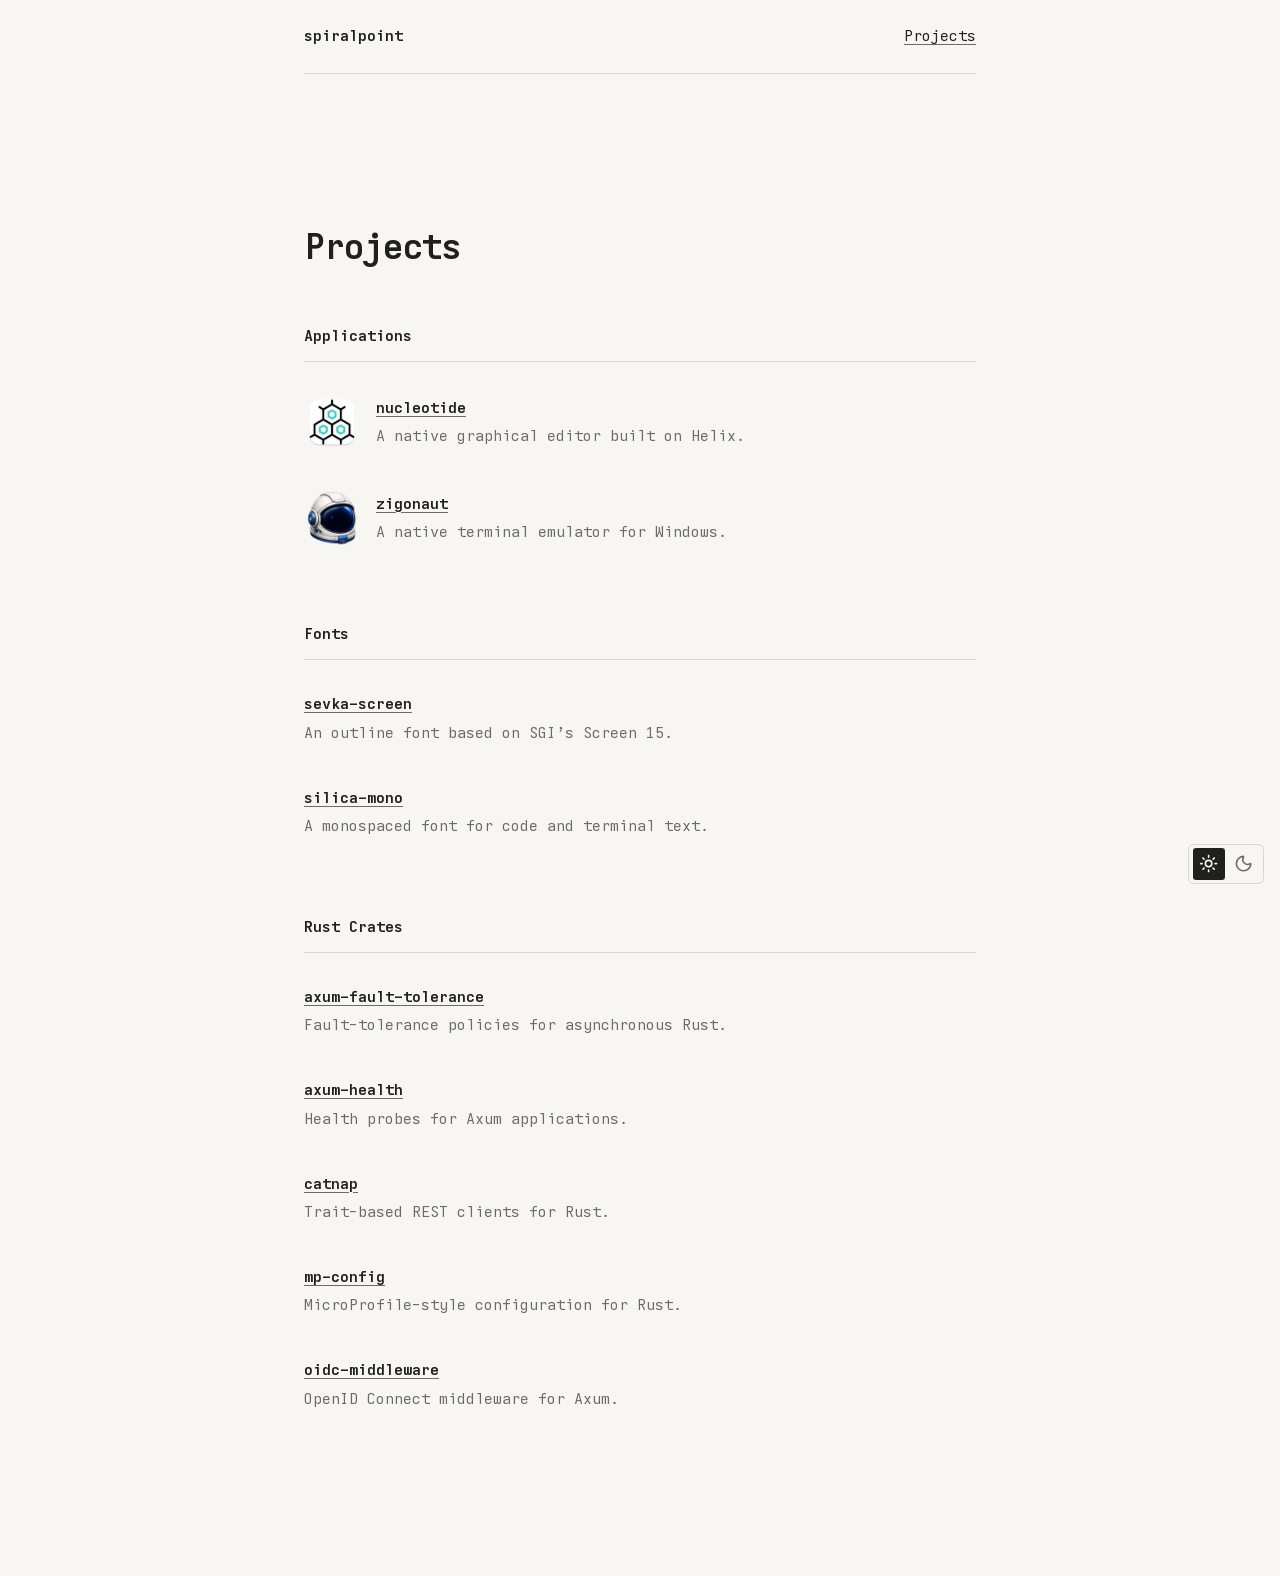
==== projects/index.html @ 7bfb4ba8 "Include shared assets in static deployment" ====
<!doctype html>
<html lang="en">
  <head>
    <meta charset="utf-8">
    <meta name="viewport" content="width=device-width, initial-scale=1">
    <meta name="description" content="Projects by Iain.">
    <title>Projects — spiralpoint</title>
    <script src="site-assets/theme.js"></script>
    <link rel="stylesheet" href="../styles.css">
  </head>
  <body>
    <header class="site-header">
      <a class="wordmark" href="../">spiralpoint</a>
      <nav aria-label="Primary navigation">
        <a href="./" aria-current="page">Projects</a>
      </nav>
    </header>

    <main class="projects-main">
      <section class="page-intro" aria-labelledby="page-title">
        <h1 id="page-title">Projects</h1>

        <section class="project-section" aria-labelledby="applications-title">
          <h2 id="applications-title">Applications</h2>
          <ul class="project-list">
            <li class="project-list-item-with-icon">
              <img class="project-list-icon" src="nucleotide/icon.png" width="256" height="256" alt="" loading="lazy" decoding="async">
              <div>
                <a href="nucleotide/">nucleotide</a>
                <p>A native graphical editor built on Helix.</p>
              </div>
            </li>
            <li class="project-list-item-with-icon">
              <img class="project-list-icon" src="zigonaut/icon.png" width="256" height="256" alt="" loading="lazy" decoding="async">
              <div>
                <a href="zigonaut/">zigonaut</a>
                <p>A native terminal emulator for Windows.</p>
              </div>
            </li>
          </ul>
        </section>

        <section class="project-section" aria-labelledby="fonts-title">
          <h2 id="fonts-title">Fonts</h2>
          <ul class="project-list">
            <li>
              <a href="sevka-screen/">sevka-screen</a>
              <p>An outline font based on SGI's Screen 15.</p>
            </li>
            <li>
              <a href="silica-mono/">silica-mono</a>
              <p>A monospaced font for code and terminal text.</p>
            </li>
          </ul>
        </section>

        <section class="project-section" aria-labelledby="rust-crates-title">
          <h2 id="rust-crates-title">Rust Crates</h2>
          <ul class="project-list">
            <li>
              <a href="axum-fault-tolerance/">axum-fault-tolerance</a>
              <p>Fault-tolerance policies for asynchronous Rust.</p>
            </li>
            <li>
              <a href="axum-health/">axum-health</a>
              <p>Health probes for Axum applications.</p>
            </li>
            <li>
              <a href="catnap/">catnap</a>
              <p>Trait-based REST clients for Rust.</p>
            </li>
            <li>
              <a href="mp-config/">mp-config</a>
              <p>MicroProfile-style configuration for Rust.</p>
            </li>
            <li>
              <a href="oidc-middleware/">oidc-middleware</a>
              <p>OpenID Connect middleware for Axum.</p>
            </li>
          </ul>
        </section>
      </section>
    </main>
  </body>
</html>
---- styles.css ----
@font-face {
  font-family: "Sevka Screen";
  src: url("projects/sevka-screen/fonts/SevkaScreen-Regular.woff2") format("woff2");
  font-weight: 400;
  font-style: normal;
  font-display: swap;
}

@font-face {
  font-family: "Sevka Screen";
  src: url("projects/sevka-screen/fonts/SevkaScreen-Bold.woff2") format("woff2");
  font-weight: 700;
  font-style: normal;
  font-display: swap;
}

:root {
  --ink: #20201e;
  --muted: #6c6a64;
  --paper: #f7f6f2;
  --line: #d8d6ce;
  color-scheme: light;
  font-family: "Sevka Screen", ui-monospace, SFMono-Regular, Menlo, Monaco, Consolas, "Liberation Mono", monospace;
  font-synthesis: none;
}

@media (prefers-color-scheme: dark) {
  :root:not([data-theme]) {
    --ink: #e8e7e2;
    --muted: #aaa8a1;
    --paper: #1b1b19;
    --line: #44433e;
    color-scheme: dark;
  }
}

:root[data-theme="dark"] {
  --ink: #e8e7e2;
  --muted: #aaa8a1;
  --paper: #1b1b19;
  --line: #44433e;
  color-scheme: dark;
}

* {
  box-sizing: border-box;
}

html {
  background: var(--paper);
  color: var(--ink);
}

body {
  min-height: 100vh;
  margin: 0;
  display: flex;
  flex-direction: column;
  font-size: 0.95rem;
  line-height: 1.65;
}

a {
  color: inherit;
  text-decoration-color: var(--muted);
  text-decoration-thickness: 1px;
  text-underline-offset: 0.22em;
}

a:hover {
  text-decoration-color: var(--ink);
}

a:focus-visible {
  outline: 2px solid currentColor;
  outline-offset: 4px;
}

.site-header,
main {
  width: min(100% - 2rem, 42rem);
  margin-inline: auto;
}

.site-header {
  padding-block: 1.5rem;
  display: flex;
  justify-content: space-between;
  gap: 2rem;
  border-bottom: 1px solid var(--line);
}

.site-header nav {
  display: flex;
  gap: 1.25rem;
}

.wordmark {
  font-weight: 700;
  text-decoration: none;
}

main {
  flex: 1;
}

.intro,
.projects-main {
  padding-block: clamp(5rem, 18vh, 9rem);
}

.intro {
  display: grid;
  grid-template-columns: 8rem minmax(0, 1fr);
  align-items: start;
  gap: 1.5rem;
}

.profile-image {
  width: 8rem;
  height: 8rem;
  border-radius: 50%;
  object-fit: cover;
}

h1 {
  margin: 0 0 1rem;
  font: inherit;
  font-size: clamp(1.6rem, 5vw, 2.2rem);
  font-weight: 700;
  letter-spacing: -0.04em;
}

.intro-copy > p,
.page-intro > p {
  margin: 0;
  color: var(--muted);
  font-size: 1.05rem;
}

.project-section {
  margin: 3rem 0 0;
}

.project-section + .project-section {
  margin-top: 3.5rem;
}

.project-section h2 {
  padding-bottom: 0.75rem;
  border-bottom: 1px solid var(--line);
}

.project-list {
  margin: 0.75rem 0 0;
  padding: 0;
  list-style: none;
}

.project-list li {
  padding-block: 1.25rem;
}

.project-list-item-with-icon {
  display: flex;
  align-items: center;
  gap: 1rem;
}

.project-list-icon {
  width: 3.5rem;
  height: 3.5rem;
  flex: 0 0 auto;
  object-fit: contain;
}

.project-list a {
  font-weight: 700;
}

.project-list p {
  margin: 0.2rem 0 0;
  color: var(--muted);
}

.links {
  margin: 3rem 0 0;
  padding: 0;
  display: flex;
  flex-wrap: wrap;
  gap: 0.5rem 1.5rem;
  list-style: none;
}

.project-main {
  padding-block: 4rem 7rem;
}

.back-link {
  display: inline-block;
  margin-bottom: 3rem;
  color: var(--muted);
  font-size: 0.85rem;
}

.project-main .summary {
  margin: 0;
  color: var(--muted);
  font-size: 1.05rem;
}

.project-heading {
  display: grid;
  grid-template-columns: 6rem minmax(0, 1fr);
  align-items: start;
  gap: 1.5rem;
}

.project-icon {
  width: 6rem;
  height: 6rem;
  object-fit: contain;
}

.project-main section {
  margin-top: 3.5rem;
}

h2 {
  margin: 0 0 0.75rem;
  font: inherit;
  font-weight: 700;
}

.project-main section p {
  margin: 0 0 1rem;
}

.project-links {
  margin: 1.25rem 0 0;
  padding: 0;
  display: flex;
  flex-wrap: wrap;
  gap: 1.5rem;
  list-style: none;
}

.theme-selector {
  position: fixed;
  right: 1rem;
  bottom: 1rem;
  z-index: 1;
  padding: 0.2rem;
  display: flex;
  gap: 0.2rem;
  border: 1px solid var(--line);
  border-radius: 0.35rem;
  background: var(--paper);
}

.theme-selector button {
  width: 2rem;
  height: 2rem;
  padding: 0.4rem;
  border: 0;
  border-radius: 0.2rem;
  display: grid;
  place-items: center;
  background: transparent;
  color: var(--muted);
  cursor: pointer;
}

.theme-selector svg {
  width: 100%;
  height: 100%;
  display: block;
}

.theme-selector button:hover {
  color: var(--ink);
}

.theme-selector button[aria-pressed="true"] {
  background: var(--ink);
  color: var(--paper);
}

.theme-selector button:focus-visible {
  outline: 2px solid var(--ink);
  outline-offset: 2px;
}

@media (max-width: 30rem) {
  .site-header {
    align-items: flex-start;
  }

  .site-header nav {
    flex-direction: column;
    gap: 0.25rem;
    text-align: right;
  }

  .project-heading {
    grid-template-columns: 4.5rem minmax(0, 1fr);
    gap: 1rem;
  }

  .project-icon {
    width: 4.5rem;
    height: 4.5rem;
  }

  .intro {
    grid-template-columns: 5rem minmax(0, 1fr);
    gap: 1rem;
  }

  .profile-image {
    width: 5rem;
    height: 5rem;
  }
}
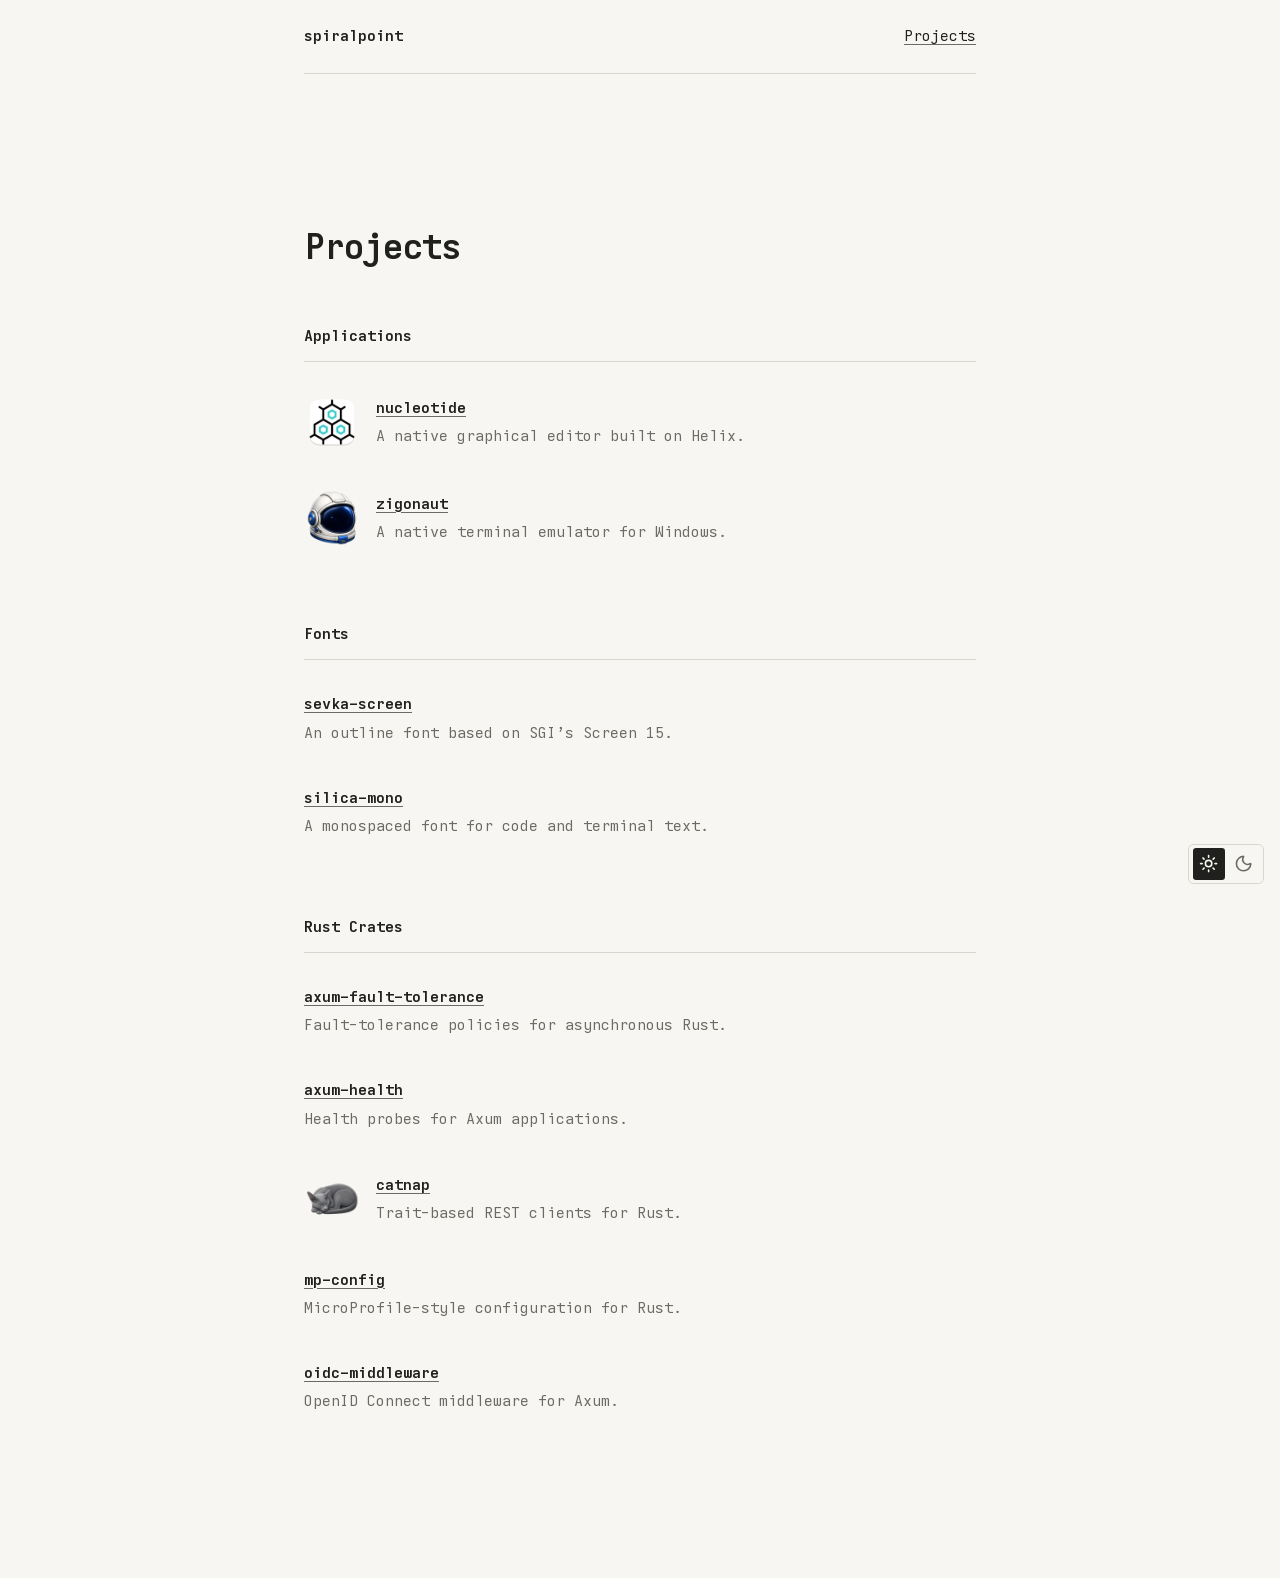
==== commit 9273eda7: "Add Catnap project icon" ====
--- a/projects/index.html
+++ b/projects/index.html
@@ -65,9 +65,12 @@
               <a href="axum-health/">axum-health</a>
               <p>Health probes for Axum applications.</p>
             </li>
-            <li>
-              <a href="catnap/">catnap</a>
-              <p>Trait-based REST clients for Rust.</p>
+            <li class="project-list-item-with-icon">
+              <img class="project-list-icon catnap-icon" src="catnap/icon.webp" width="512" height="512" alt="" loading="lazy" decoding="async">
+              <div>
+                <a href="catnap/">catnap</a>
+                <p>Trait-based REST clients for Rust.</p>
+              </div>
             </li>
             <li>
               <a href="mp-config/">mp-config</a>
--- a/styles.css
+++ b/styles.css
@@ -172,6 +172,10 @@
   height: 3.5rem;
   flex: 0 0 auto;
   object-fit: contain;
+}
+
+.catnap-icon {
+  border-radius: 0.6rem;
 }
 
 .project-list a {
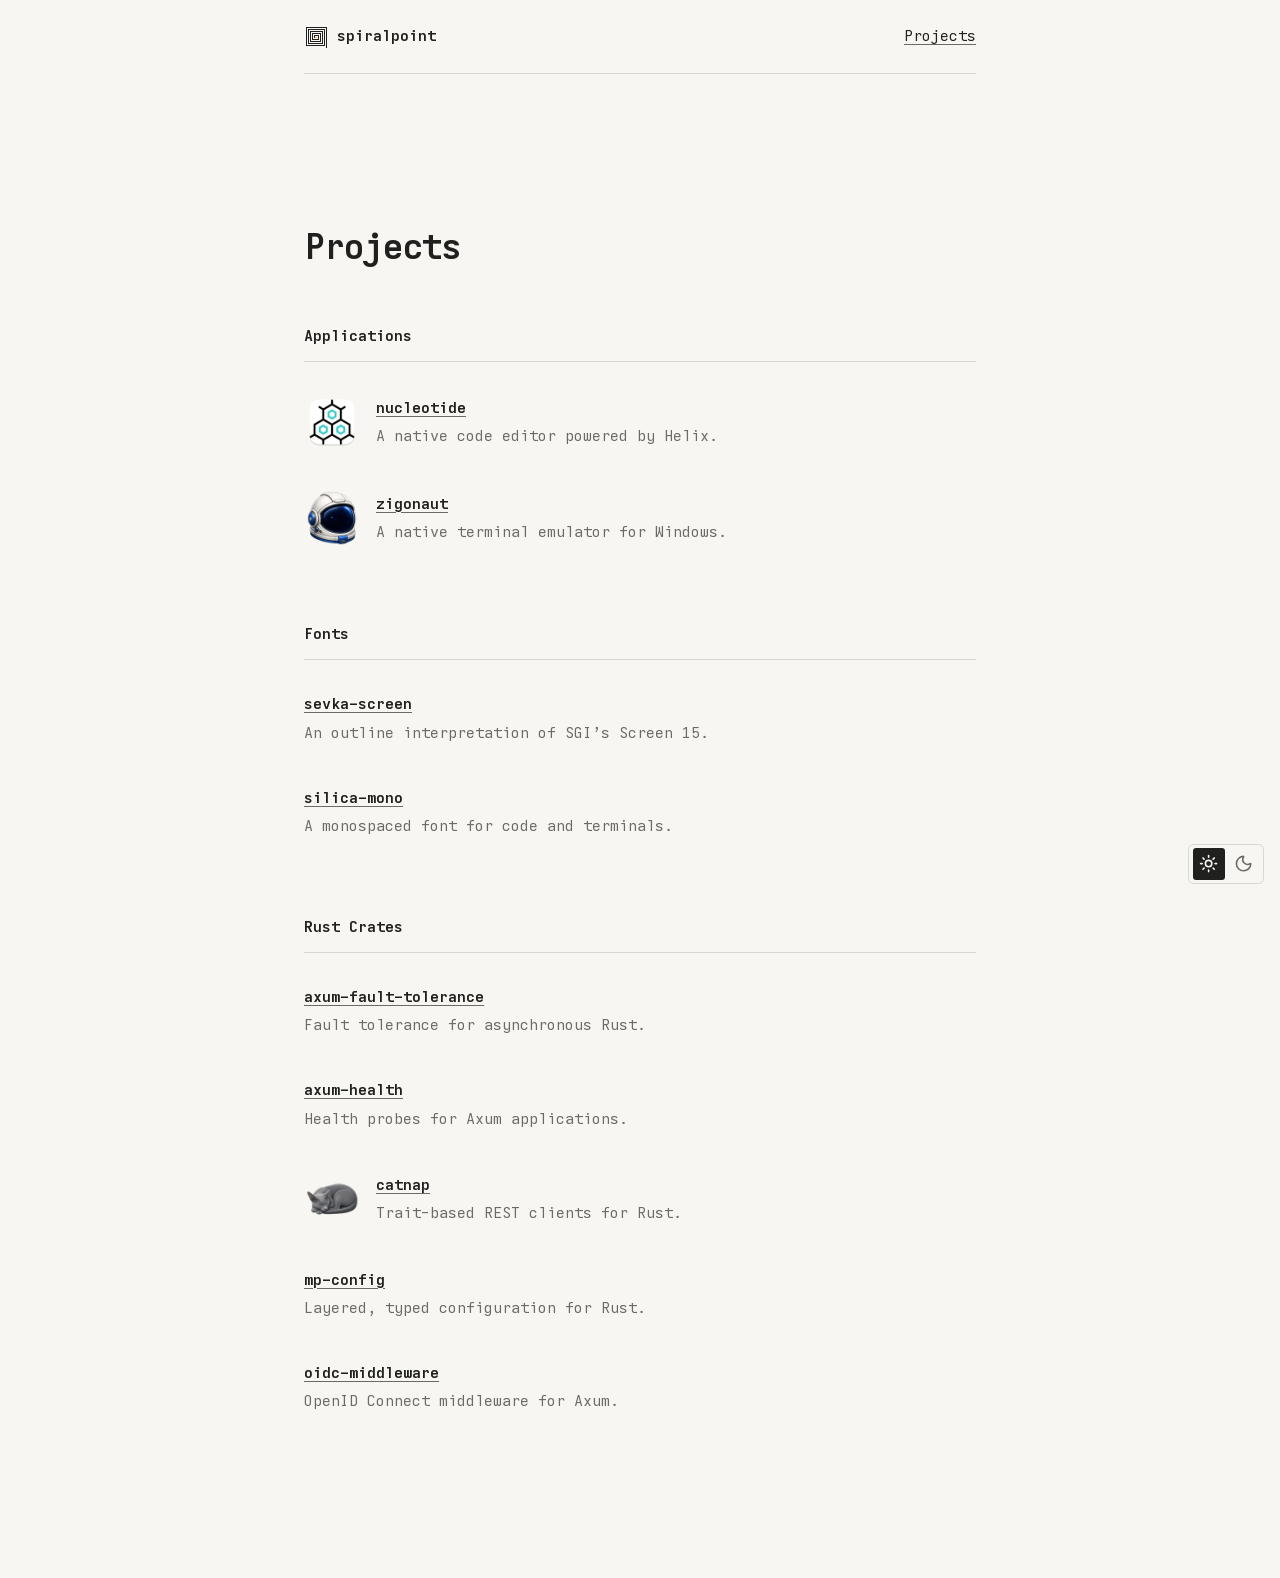
==== commit b0de1966: "Tighten site copy" ====
--- a/projects/index.html
+++ b/projects/index.html
@@ -27,7 +27,7 @@
               <img class="project-list-icon" src="nucleotide/icon.png" width="256" height="256" alt="" loading="lazy" decoding="async">
               <div>
                 <a href="nucleotide/">nucleotide</a>
-                <p>A native graphical editor built on Helix.</p>
+                <p>A native code editor powered by Helix.</p>
               </div>
             </li>
             <li class="project-list-item-with-icon">
@@ -45,11 +45,11 @@
           <ul class="project-list">
             <li>
               <a href="sevka-screen/">sevka-screen</a>
-              <p>An outline font based on SGI's Screen 15.</p>
+              <p>An outline interpretation of SGI's Screen 15.</p>
             </li>
             <li>
               <a href="silica-mono/">silica-mono</a>
-              <p>A monospaced font for code and terminal text.</p>
+              <p>A monospaced font for code and terminals.</p>
             </li>
           </ul>
         </section>
@@ -59,7 +59,7 @@
           <ul class="project-list">
             <li>
               <a href="axum-fault-tolerance/">axum-fault-tolerance</a>
-              <p>Fault-tolerance policies for asynchronous Rust.</p>
+              <p>Fault tolerance for asynchronous Rust.</p>
             </li>
             <li>
               <a href="axum-health/">axum-health</a>
@@ -74,7 +74,7 @@
             </li>
             <li>
               <a href="mp-config/">mp-config</a>
-              <p>MicroProfile-style configuration for Rust.</p>
+              <p>Layered, typed configuration for Rust.</p>
             </li>
             <li>
               <a href="oidc-middleware/">oidc-middleware</a>
--- a/styles.css
+++ b/styles.css
@@ -46,6 +46,11 @@
   box-sizing: border-box;
 }
 
+::selection {
+  background: #ffae42;
+  color: #20201e;
+}
+
 html {
   background: var(--paper);
   color: var(--ink);
@@ -83,10 +88,14 @@
 }
 
 .site-header {
+  position: sticky;
+  top: 0;
+  z-index: 1;
   padding-block: 1.5rem;
   display: flex;
   justify-content: space-between;
   gap: 2rem;
+  background: var(--paper);
   border-bottom: 1px solid var(--line);
 }
 
@@ -96,8 +105,21 @@
 }
 
 .wordmark {
+  display: inline-flex;
+  align-items: center;
+  gap: 0.55rem;
   font-weight: 700;
   text-decoration: none;
+}
+
+.wordmark::before {
+  width: 1.5rem;
+  height: 1.5rem;
+  flex: 0 0 auto;
+  background: radial-gradient(circle at 50% 50%, #ffae42 0 1px, currentColor 1px);
+  content: "";
+  -webkit-mask: url("projects/site-assets/spiralpoint-logo.png") center / contain no-repeat;
+  mask: url("projects/site-assets/spiralpoint-logo.png") center / contain no-repeat;
 }
 
 main {
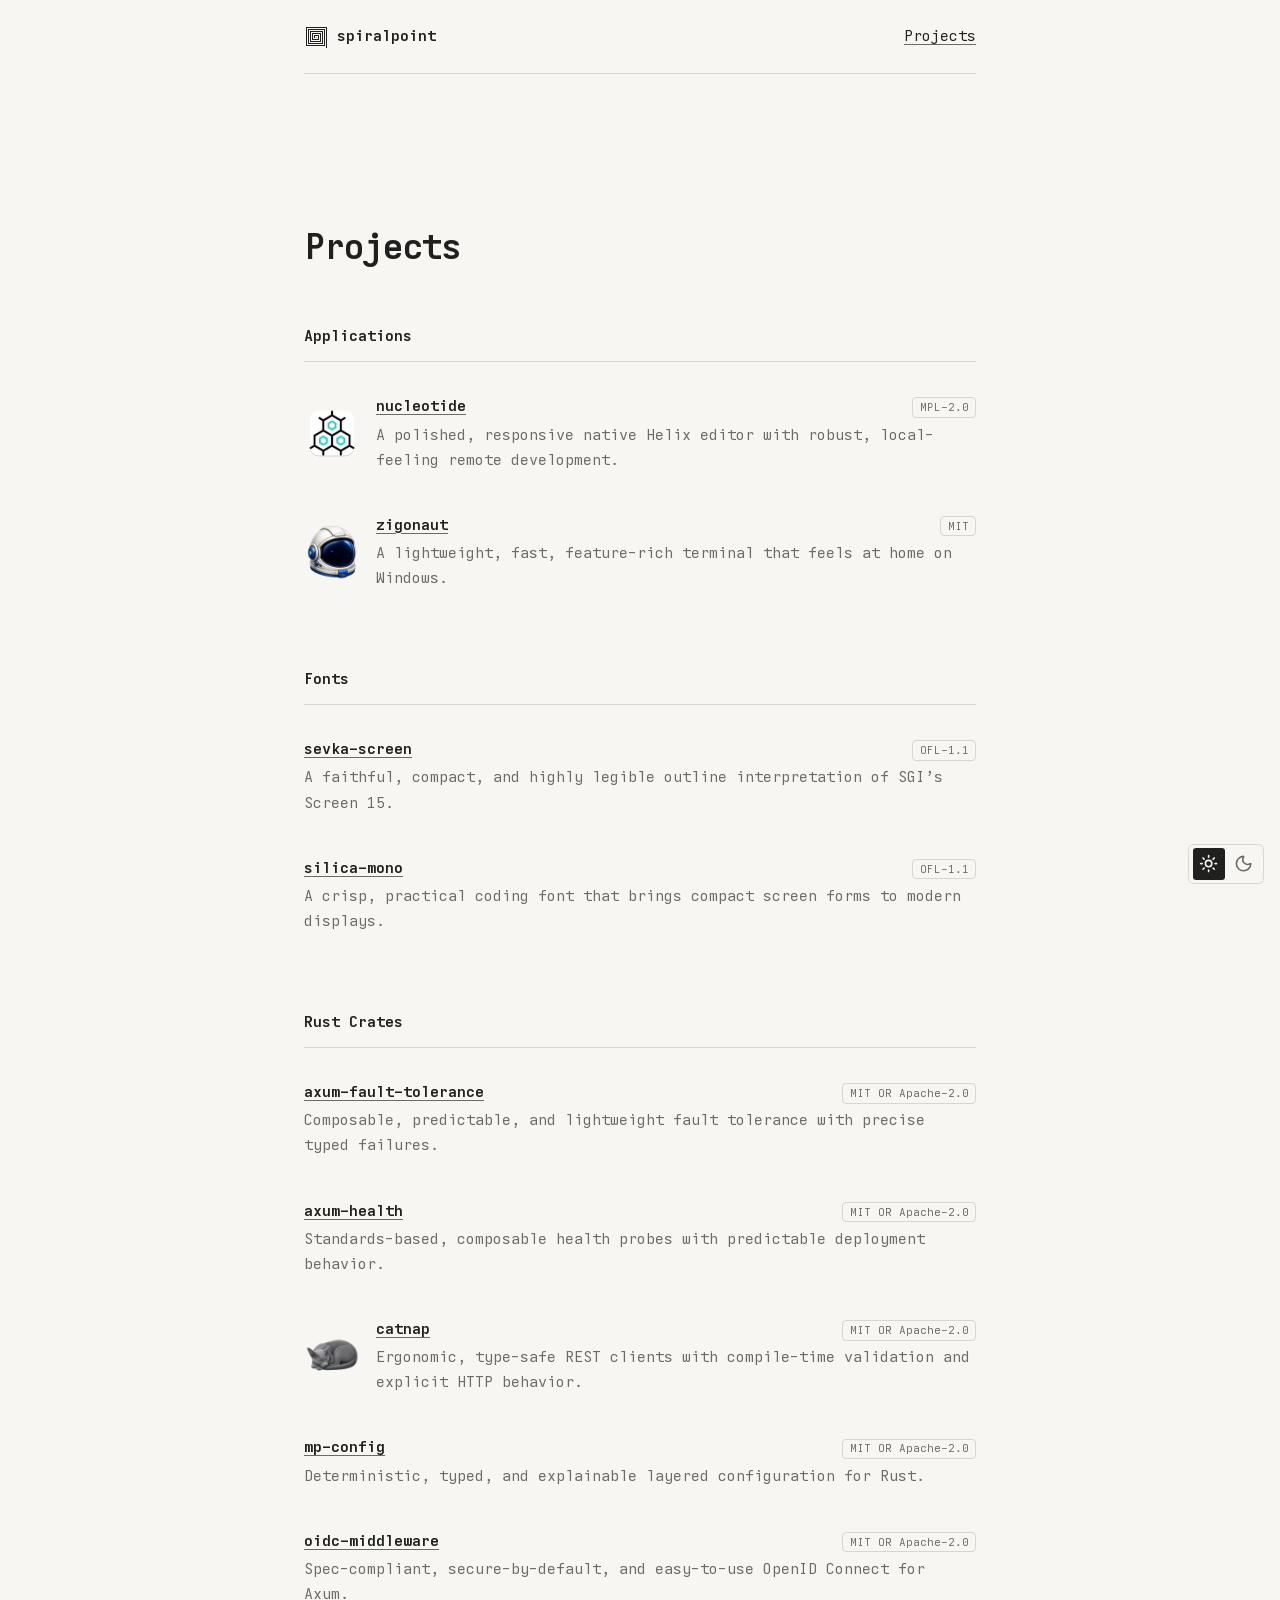
==== commit 05447445: "Describe project priorities and licenses" ====
--- a/projects/index.html
+++ b/projects/index.html
@@ -26,15 +26,21 @@
             <li class="project-list-item-with-icon">
               <img class="project-list-icon" src="nucleotide/icon.png" width="256" height="256" alt="" loading="lazy" decoding="async">
               <div>
-                <a href="nucleotide/">nucleotide</a>
-                <p>A native code editor powered by Helix.</p>
+                <div class="project-list-title">
+                  <a href="nucleotide/">nucleotide</a>
+                  <span class="license-badge" title="Mozilla Public License 2.0">MPL-2.0</span>
+                </div>
+                <p>A polished, responsive native Helix editor with robust, local-feeling remote development.</p>
               </div>
             </li>
             <li class="project-list-item-with-icon">
               <img class="project-list-icon" src="zigonaut/icon.png" width="256" height="256" alt="" loading="lazy" decoding="async">
               <div>
-                <a href="zigonaut/">zigonaut</a>
-                <p>A native terminal emulator for Windows.</p>
+                <div class="project-list-title">
+                  <a href="zigonaut/">zigonaut</a>
+                  <span class="license-badge" title="MIT License">MIT</span>
+                </div>
+                <p>A lightweight, fast, feature-rich terminal that feels at home on Windows.</p>
               </div>
             </li>
           </ul>
@@ -44,12 +50,18 @@
           <h2 id="fonts-title">Fonts</h2>
           <ul class="project-list">
             <li>
-              <a href="sevka-screen/">sevka-screen</a>
-              <p>An outline interpretation of SGI's Screen 15.</p>
+              <div class="project-list-title">
+                <a href="sevka-screen/">sevka-screen</a>
+                <span class="license-badge" title="SIL Open Font License 1.1">OFL-1.1</span>
+              </div>
+              <p>A faithful, compact, and highly legible outline interpretation of SGI's Screen 15.</p>
             </li>
             <li>
-              <a href="silica-mono/">silica-mono</a>
-              <p>A monospaced font for code and terminals.</p>
+              <div class="project-list-title">
+                <a href="silica-mono/">silica-mono</a>
+                <span class="license-badge" title="SIL Open Font License 1.1">OFL-1.1</span>
+              </div>
+              <p>A crisp, practical coding font that brings compact screen forms to modern displays.</p>
             </li>
           </ul>
         </section>
@@ -58,27 +70,42 @@
           <h2 id="rust-crates-title">Rust Crates</h2>
           <ul class="project-list">
             <li>
-              <a href="axum-fault-tolerance/">axum-fault-tolerance</a>
-              <p>Fault tolerance for asynchronous Rust.</p>
+              <div class="project-list-title">
+                <a href="axum-fault-tolerance/">axum-fault-tolerance</a>
+                <span class="license-badge">MIT OR Apache-2.0</span>
+              </div>
+              <p>Composable, predictable, and lightweight fault tolerance with precise typed failures.</p>
             </li>
             <li>
-              <a href="axum-health/">axum-health</a>
-              <p>Health probes for Axum applications.</p>
+              <div class="project-list-title">
+                <a href="axum-health/">axum-health</a>
+                <span class="license-badge">MIT OR Apache-2.0</span>
+              </div>
+              <p>Standards-based, composable health probes with predictable deployment behavior.</p>
             </li>
             <li class="project-list-item-with-icon">
               <img class="project-list-icon catnap-icon" src="catnap/icon.webp" width="512" height="512" alt="" loading="lazy" decoding="async">
               <div>
-                <a href="catnap/">catnap</a>
-                <p>Trait-based REST clients for Rust.</p>
+                <div class="project-list-title">
+                  <a href="catnap/">catnap</a>
+                  <span class="license-badge">MIT OR Apache-2.0</span>
+                </div>
+                <p>Ergonomic, type-safe REST clients with compile-time validation and explicit HTTP behavior.</p>
               </div>
             </li>
             <li>
-              <a href="mp-config/">mp-config</a>
-              <p>Layered, typed configuration for Rust.</p>
+              <div class="project-list-title">
+                <a href="mp-config/">mp-config</a>
+                <span class="license-badge">MIT OR Apache-2.0</span>
+              </div>
+              <p>Deterministic, typed, and explainable layered configuration for Rust.</p>
             </li>
             <li>
-              <a href="oidc-middleware/">oidc-middleware</a>
-              <p>OpenID Connect middleware for Axum.</p>
+              <div class="project-list-title">
+                <a href="oidc-middleware/">oidc-middleware</a>
+                <span class="license-badge">MIT OR Apache-2.0</span>
+              </div>
+              <p>Spec-compliant, secure-by-default, and easy-to-use OpenID Connect for Axum.</p>
             </li>
           </ul>
         </section>
--- a/styles.css
+++ b/styles.css
@@ -189,6 +189,11 @@
   gap: 1rem;
 }
 
+.project-list-item-with-icon > div {
+  min-width: 0;
+  flex: 1;
+}
+
 .project-list-icon {
   width: 3.5rem;
   height: 3.5rem;
@@ -202,6 +207,23 @@
 
 .project-list a {
   font-weight: 700;
+}
+
+.project-list-title {
+  display: flex;
+  align-items: baseline;
+  justify-content: space-between;
+  gap: 1rem;
+}
+
+.license-badge {
+  padding: 0.05rem 0.4rem;
+  flex: 0 0 auto;
+  border: 1px solid var(--line);
+  border-radius: 0.25rem;
+  color: var(--muted);
+  font-size: 0.7rem;
+  line-height: 1.5;
 }
 
 .project-list p {
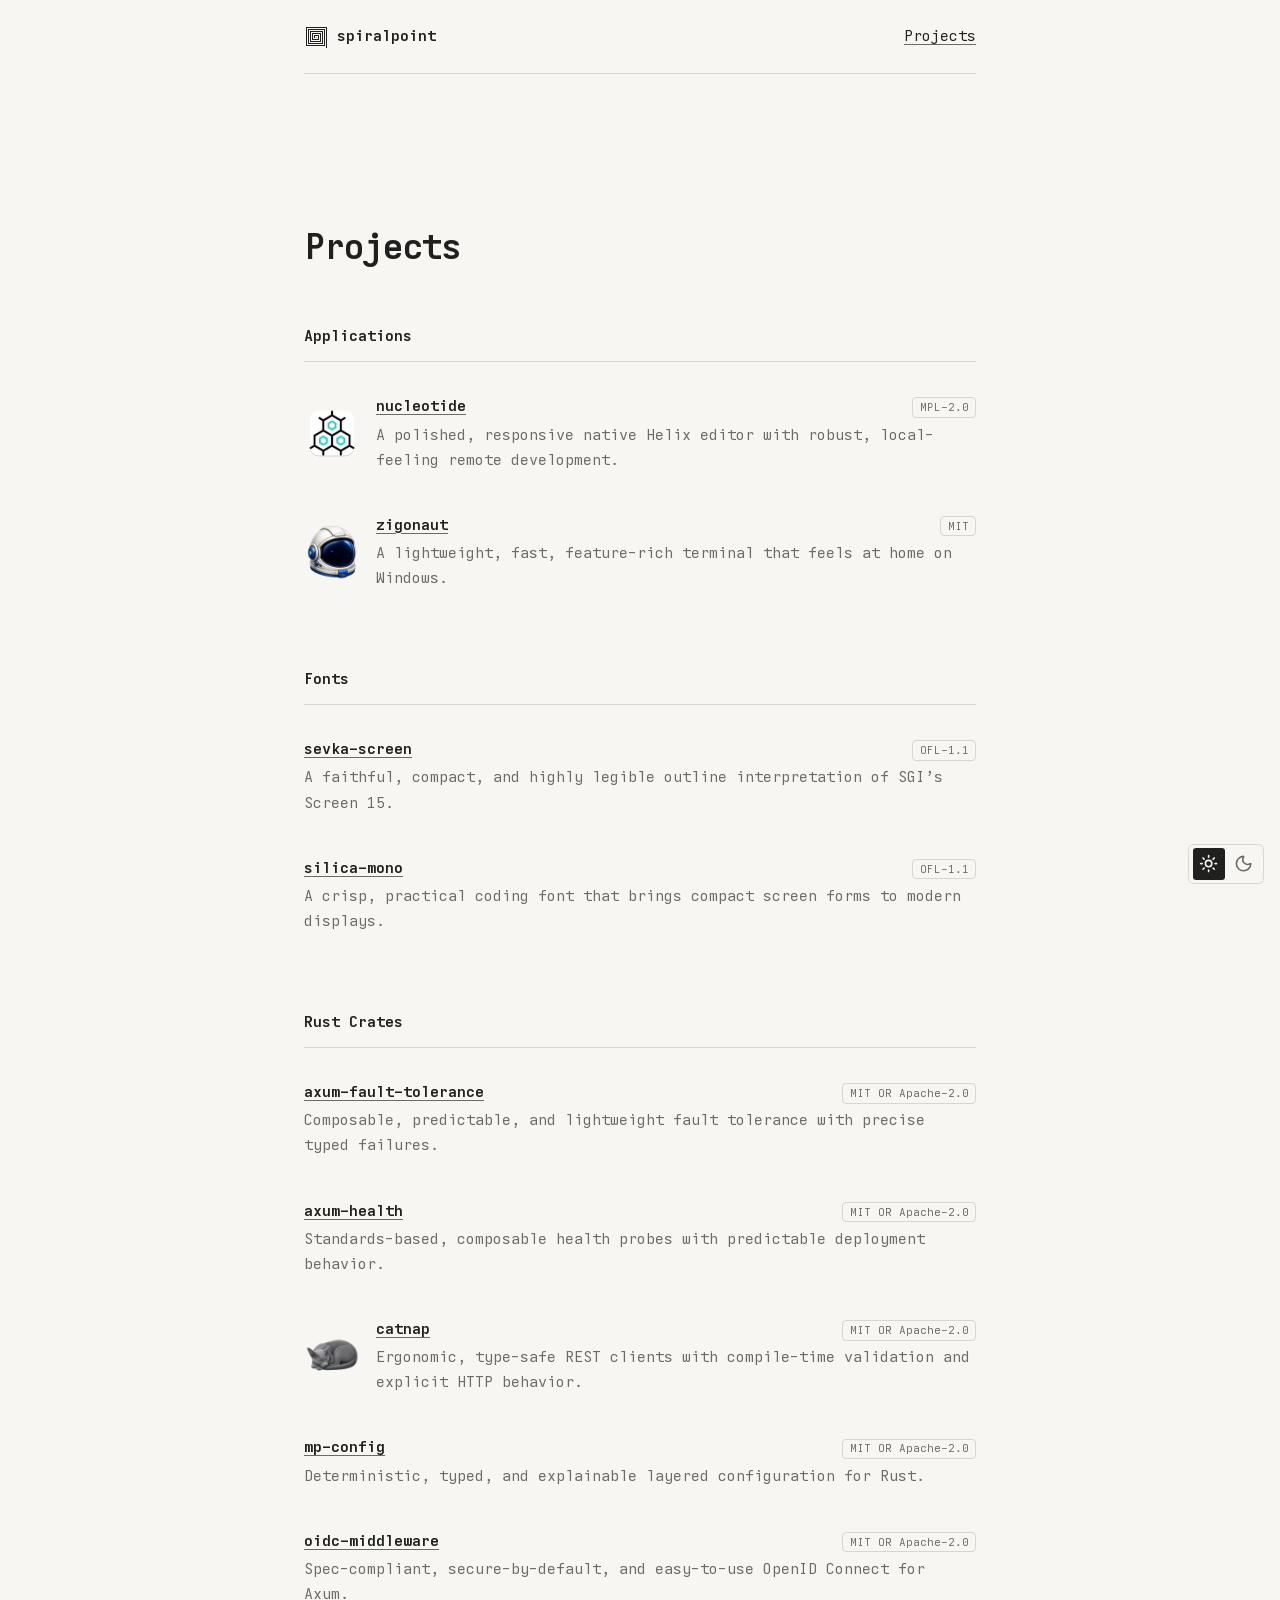
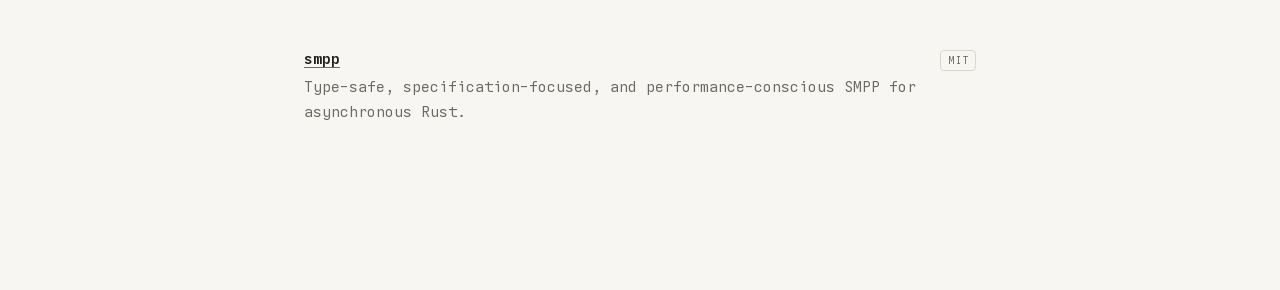
==== commit dcc94bef: "Add SMPP project" ====
--- a/projects/index.html
+++ b/projects/index.html
@@ -107,6 +107,13 @@
               </div>
               <p>Spec-compliant, secure-by-default, and easy-to-use OpenID Connect for Axum.</p>
             </li>
+            <li>
+              <div class="project-list-title">
+                <a href="smpp/">smpp</a>
+                <span class="license-badge" title="MIT License (declared in the README)">MIT</span>
+              </div>
+              <p>Type-safe, specification-focused, and performance-conscious SMPP for asynchronous Rust.</p>
+            </li>
           </ul>
         </section>
       </section>
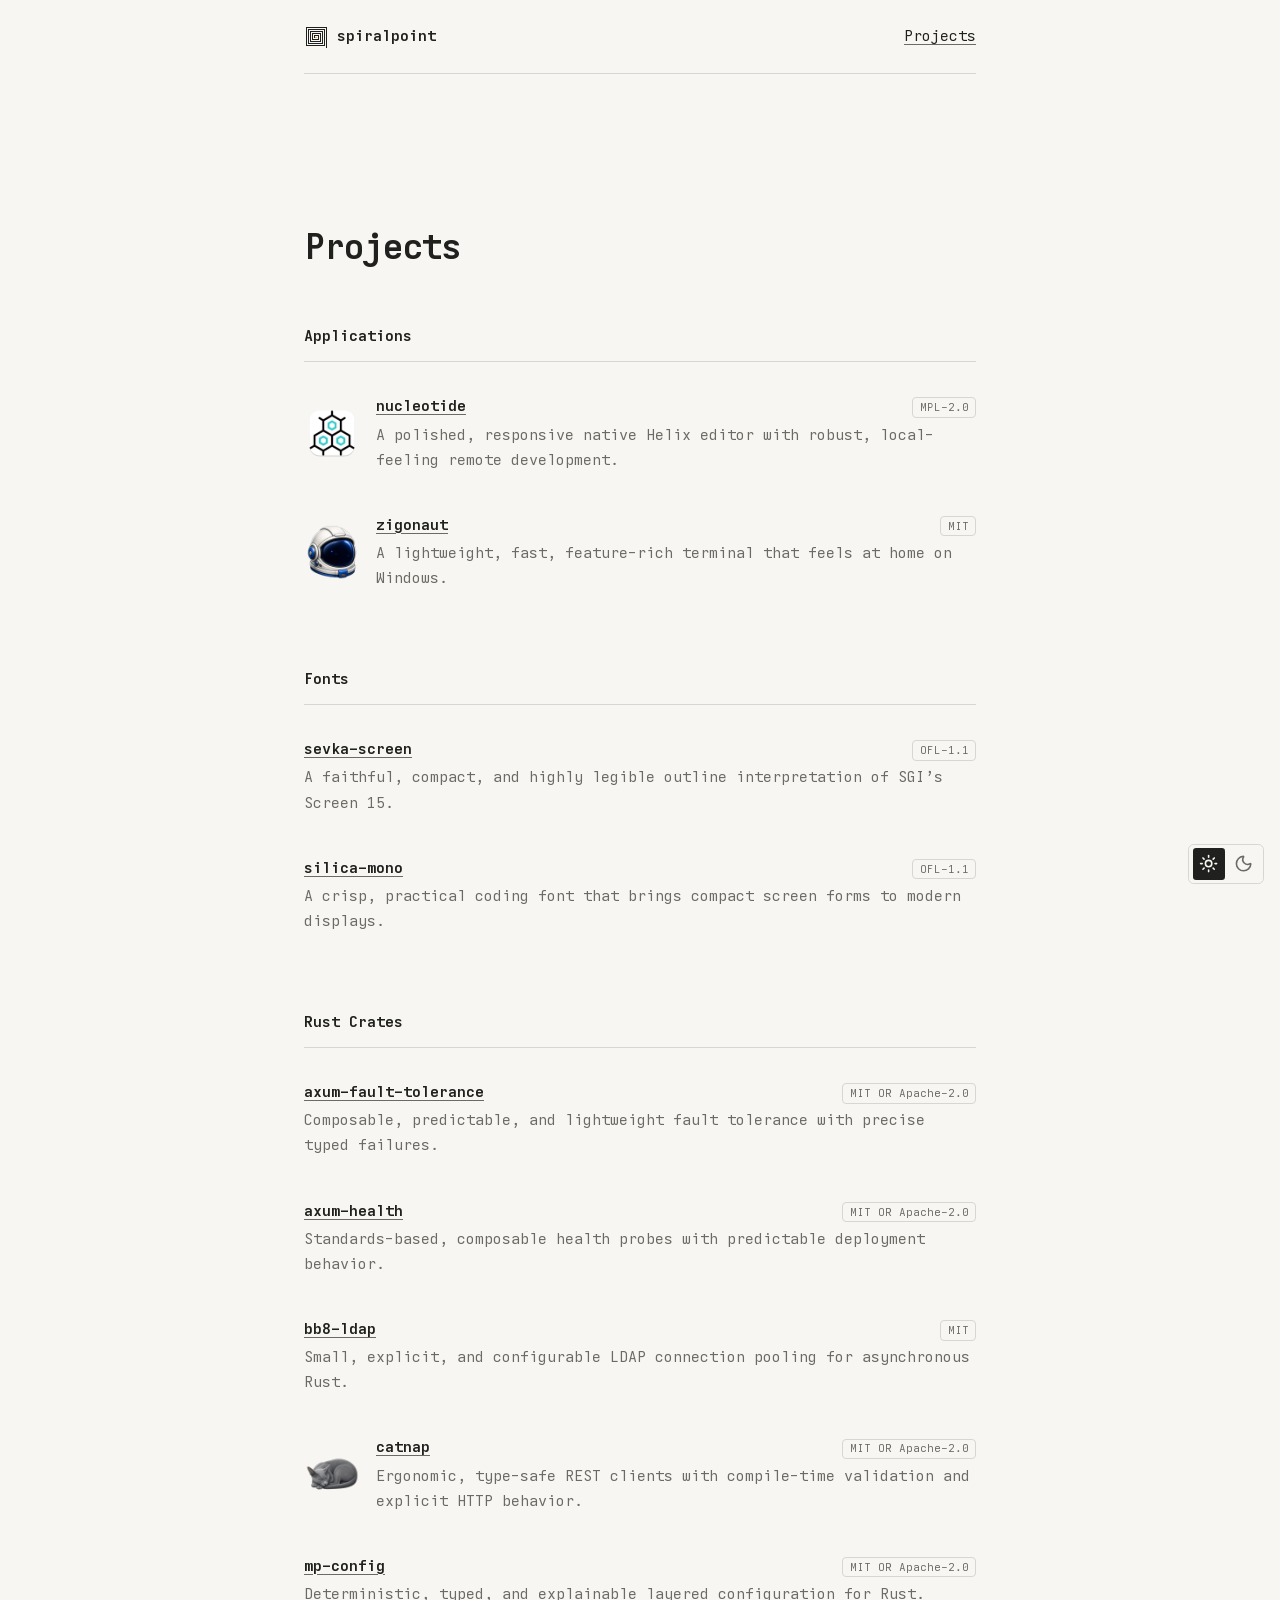
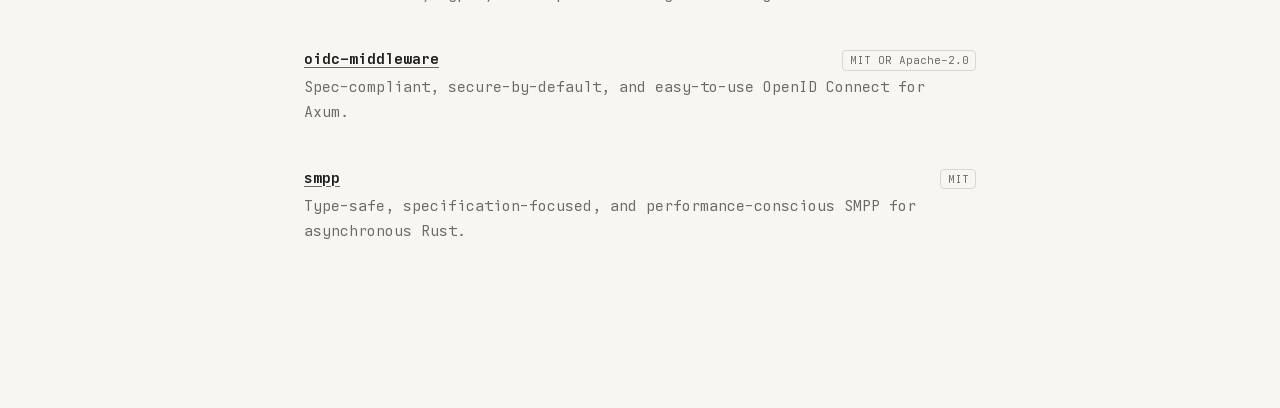
==== commit 7dde4d0e: "Add bb8-ldap project" ====
--- a/projects/index.html
+++ b/projects/index.html
@@ -83,6 +83,13 @@
               </div>
               <p>Standards-based, composable health probes with predictable deployment behavior.</p>
             </li>
+            <li>
+              <div class="project-list-title">
+                <a href="bb8-ldap/">bb8-ldap</a>
+                <span class="license-badge" title="MIT License">MIT</span>
+              </div>
+              <p>Small, explicit, and configurable LDAP connection pooling for asynchronous Rust.</p>
+            </li>
             <li class="project-list-item-with-icon">
               <img class="project-list-icon catnap-icon" src="catnap/icon.webp" width="512" height="512" alt="" loading="lazy" decoding="async">
               <div>
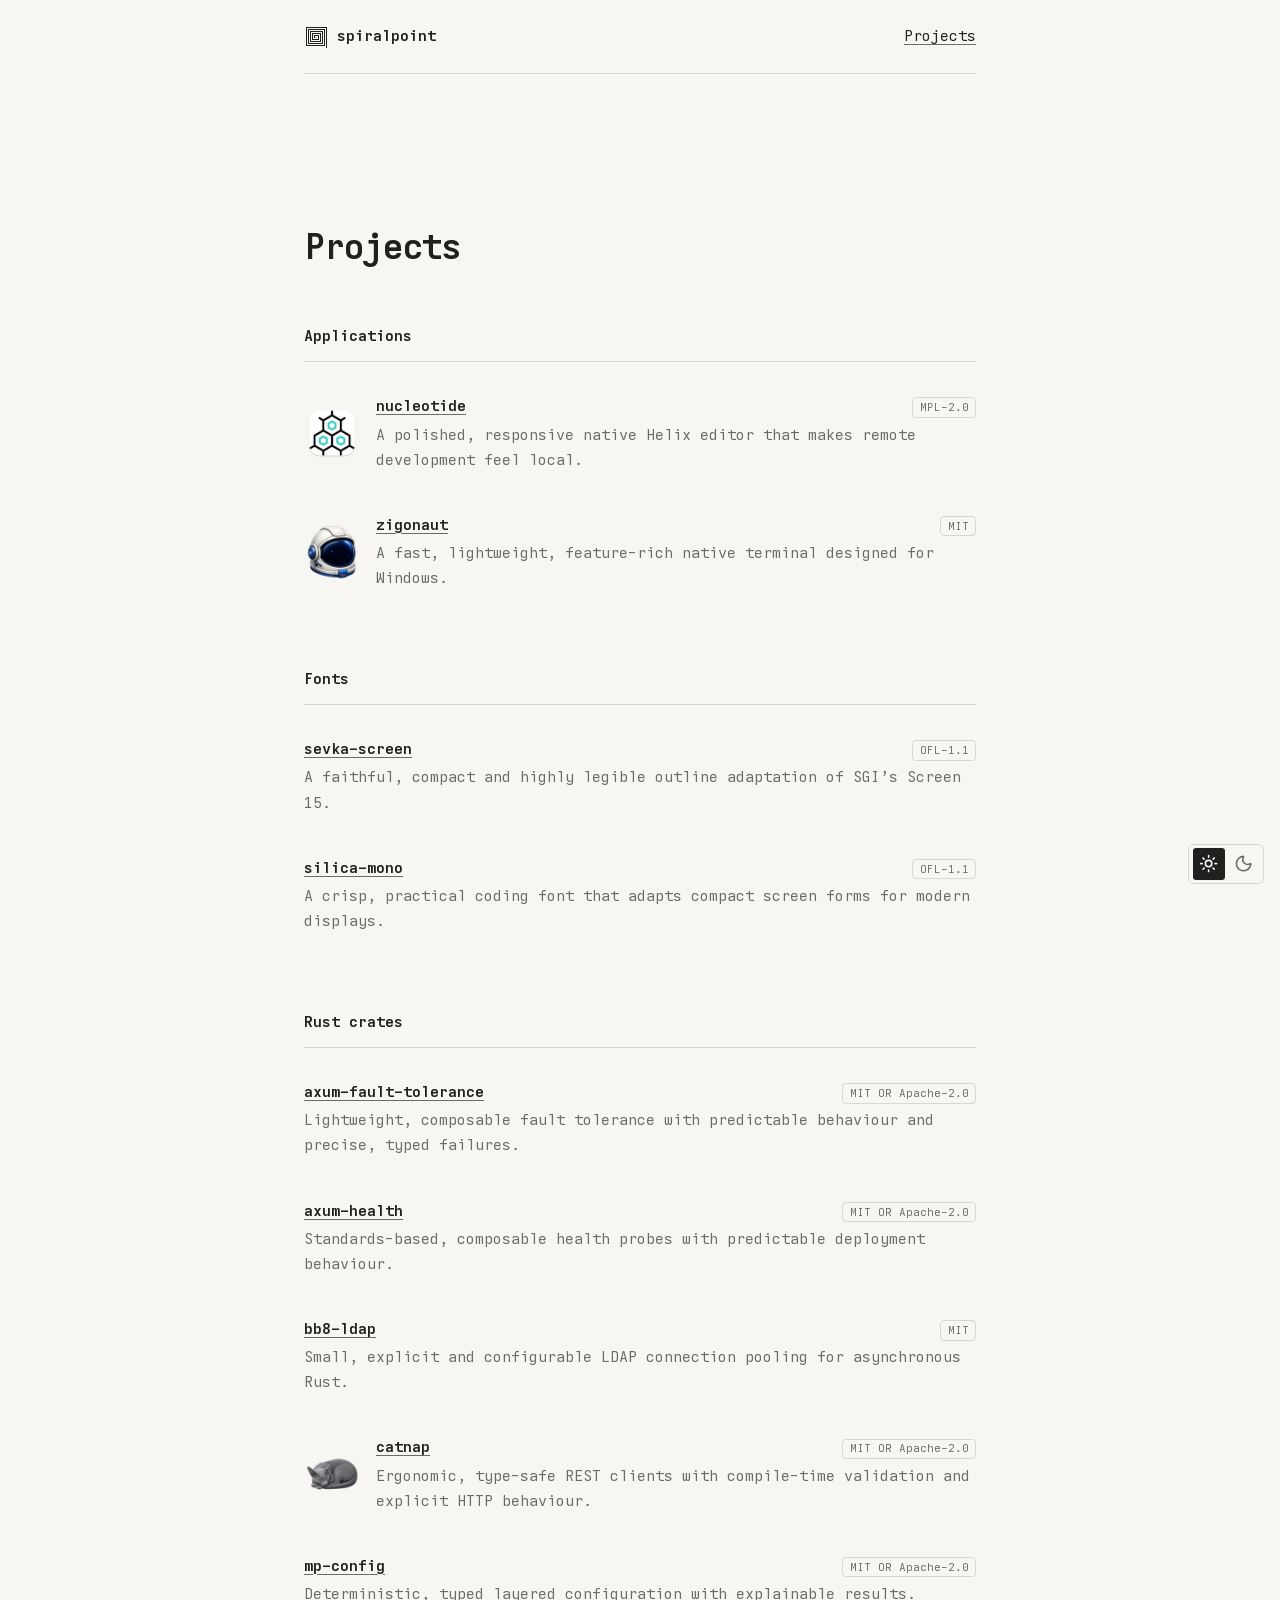
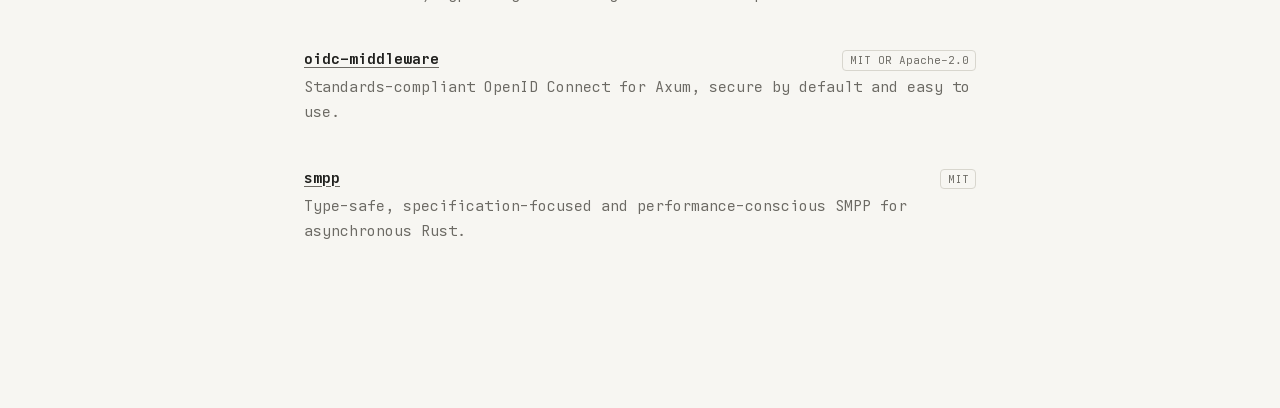
==== commit e80591d6: "Revise site copy in Canadian English" ====
--- a/projects/index.html
+++ b/projects/index.html
@@ -3,7 +3,7 @@
   <head>
     <meta charset="utf-8">
     <meta name="viewport" content="width=device-width, initial-scale=1">
-    <meta name="description" content="Projects by Iain.">
+    <meta name="description" content="Software projects and typefaces by Iain.">
     <title>Projects — spiralpoint</title>
     <script src="site-assets/theme.js"></script>
     <link rel="stylesheet" href="../styles.css">
@@ -30,7 +30,7 @@
                   <a href="nucleotide/">nucleotide</a>
                   <span class="license-badge" title="Mozilla Public License 2.0">MPL-2.0</span>
                 </div>
-                <p>A polished, responsive native Helix editor with robust, local-feeling remote development.</p>
+                <p>A polished, responsive native Helix editor that makes remote development feel local.</p>
               </div>
             </li>
             <li class="project-list-item-with-icon">
@@ -40,7 +40,7 @@
                   <a href="zigonaut/">zigonaut</a>
                   <span class="license-badge" title="MIT License">MIT</span>
                 </div>
-                <p>A lightweight, fast, feature-rich terminal that feels at home on Windows.</p>
+                <p>A fast, lightweight, feature-rich native terminal designed for Windows.</p>
               </div>
             </li>
           </ul>
@@ -54,41 +54,41 @@
                 <a href="sevka-screen/">sevka-screen</a>
                 <span class="license-badge" title="SIL Open Font License 1.1">OFL-1.1</span>
               </div>
-              <p>A faithful, compact, and highly legible outline interpretation of SGI's Screen 15.</p>
+              <p>A faithful, compact and highly legible outline adaptation of SGI's Screen 15.</p>
             </li>
             <li>
               <div class="project-list-title">
                 <a href="silica-mono/">silica-mono</a>
                 <span class="license-badge" title="SIL Open Font License 1.1">OFL-1.1</span>
               </div>
-              <p>A crisp, practical coding font that brings compact screen forms to modern displays.</p>
+              <p>A crisp, practical coding font that adapts compact screen forms for modern displays.</p>
             </li>
           </ul>
         </section>
 
         <section class="project-section" aria-labelledby="rust-crates-title">
-          <h2 id="rust-crates-title">Rust Crates</h2>
+          <h2 id="rust-crates-title">Rust crates</h2>
           <ul class="project-list">
             <li>
               <div class="project-list-title">
                 <a href="axum-fault-tolerance/">axum-fault-tolerance</a>
                 <span class="license-badge">MIT OR Apache-2.0</span>
               </div>
-              <p>Composable, predictable, and lightweight fault tolerance with precise typed failures.</p>
+              <p>Lightweight, composable fault tolerance with predictable behaviour and precise, typed failures.</p>
             </li>
             <li>
               <div class="project-list-title">
                 <a href="axum-health/">axum-health</a>
                 <span class="license-badge">MIT OR Apache-2.0</span>
               </div>
-              <p>Standards-based, composable health probes with predictable deployment behavior.</p>
+              <p>Standards-based, composable health probes with predictable deployment behaviour.</p>
             </li>
             <li>
               <div class="project-list-title">
                 <a href="bb8-ldap/">bb8-ldap</a>
                 <span class="license-badge" title="MIT License">MIT</span>
               </div>
-              <p>Small, explicit, and configurable LDAP connection pooling for asynchronous Rust.</p>
+              <p>Small, explicit and configurable LDAP connection pooling for asynchronous Rust.</p>
             </li>
             <li class="project-list-item-with-icon">
               <img class="project-list-icon catnap-icon" src="catnap/icon.webp" width="512" height="512" alt="" loading="lazy" decoding="async">
@@ -97,7 +97,7 @@
                   <a href="catnap/">catnap</a>
                   <span class="license-badge">MIT OR Apache-2.0</span>
                 </div>
-                <p>Ergonomic, type-safe REST clients with compile-time validation and explicit HTTP behavior.</p>
+                <p>Ergonomic, type-safe REST clients with compile-time validation and explicit HTTP behaviour.</p>
               </div>
             </li>
             <li>
@@ -105,21 +105,21 @@
                 <a href="mp-config/">mp-config</a>
                 <span class="license-badge">MIT OR Apache-2.0</span>
               </div>
-              <p>Deterministic, typed, and explainable layered configuration for Rust.</p>
+              <p>Deterministic, typed layered configuration with explainable results.</p>
             </li>
             <li>
               <div class="project-list-title">
                 <a href="oidc-middleware/">oidc-middleware</a>
                 <span class="license-badge">MIT OR Apache-2.0</span>
               </div>
-              <p>Spec-compliant, secure-by-default, and easy-to-use OpenID Connect for Axum.</p>
+              <p>Standards-compliant OpenID Connect for Axum, secure by default and easy to use.</p>
             </li>
             <li>
               <div class="project-list-title">
                 <a href="smpp/">smpp</a>
                 <span class="license-badge" title="MIT License (declared in the README)">MIT</span>
               </div>
-              <p>Type-safe, specification-focused, and performance-conscious SMPP for asynchronous Rust.</p>
+              <p>Type-safe, specification-focused and performance-conscious SMPP for asynchronous Rust.</p>
             </li>
           </ul>
         </section>
--- a/styles.css
+++ b/styles.css
@@ -142,6 +142,7 @@
   width: 8rem;
   height: 8rem;
   border-radius: 50%;
+  outline: 2px solid #ffae42;
   object-fit: cover;
 }
 
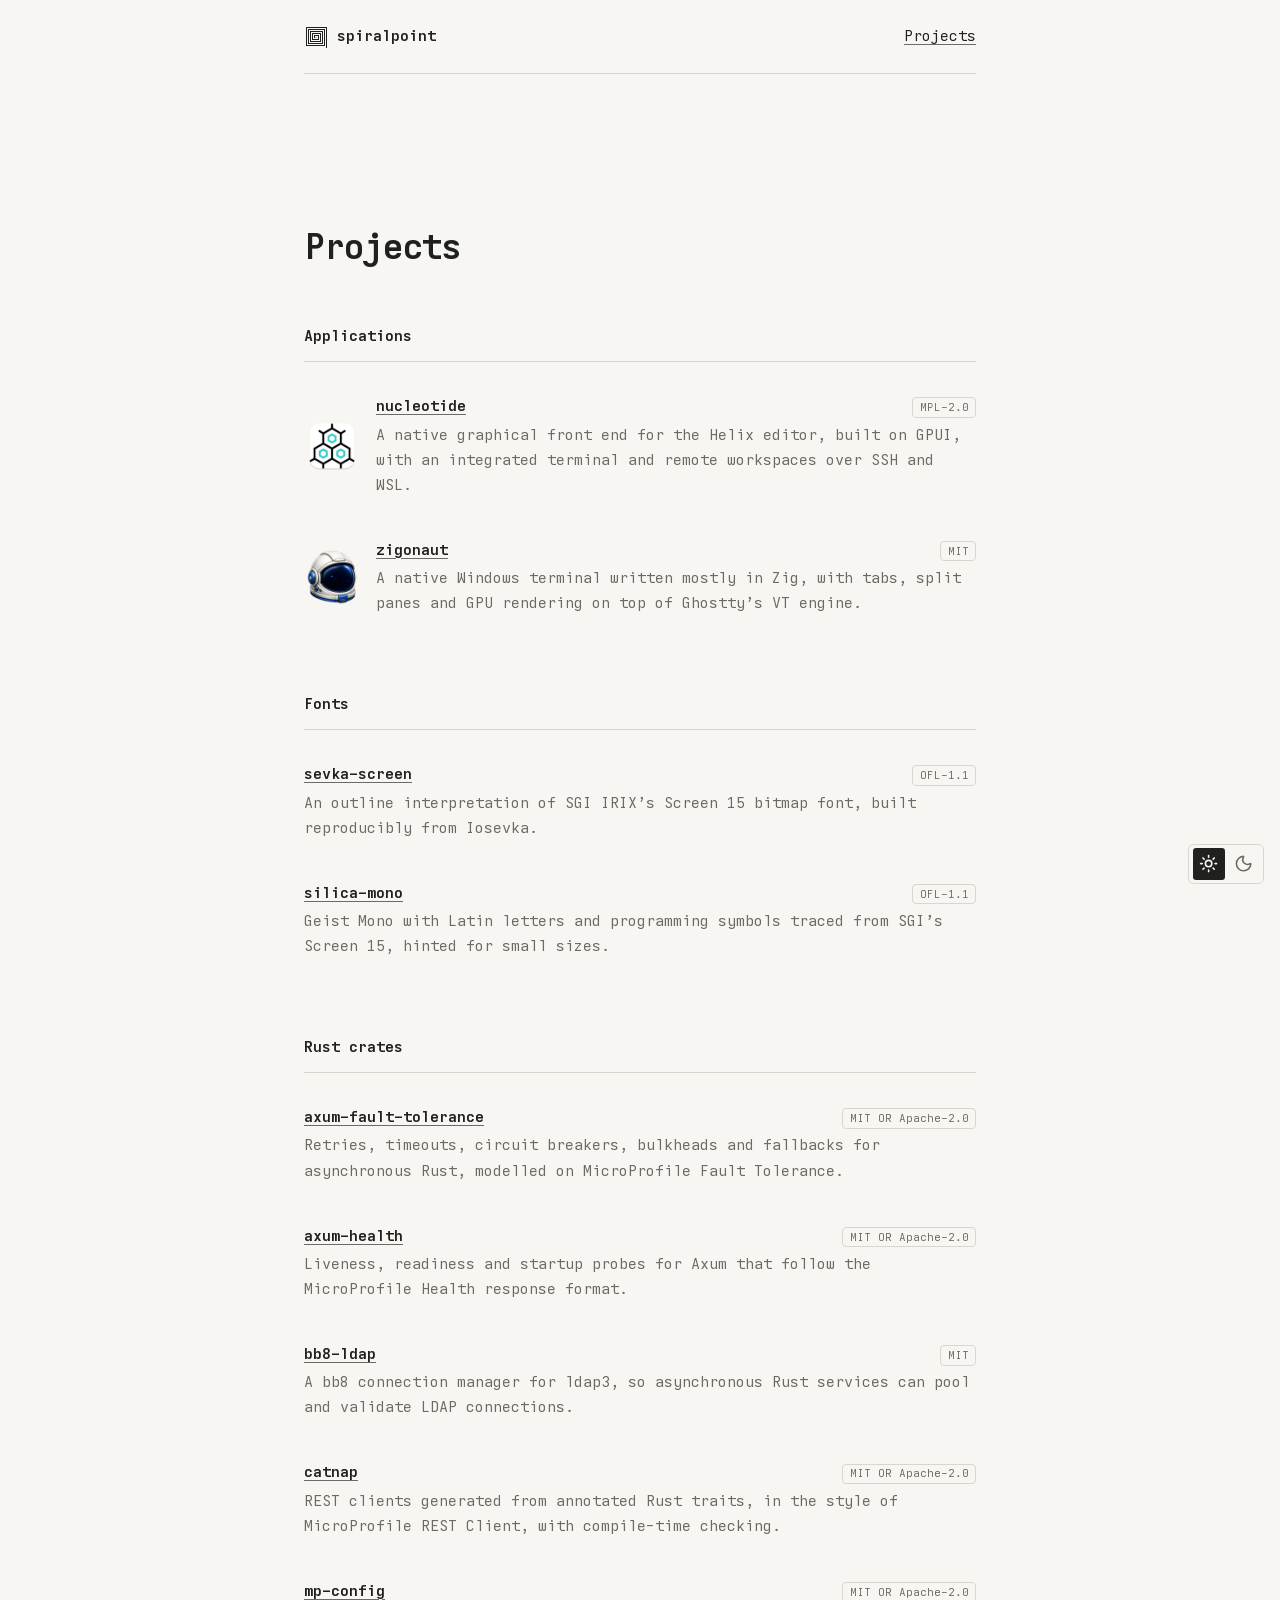
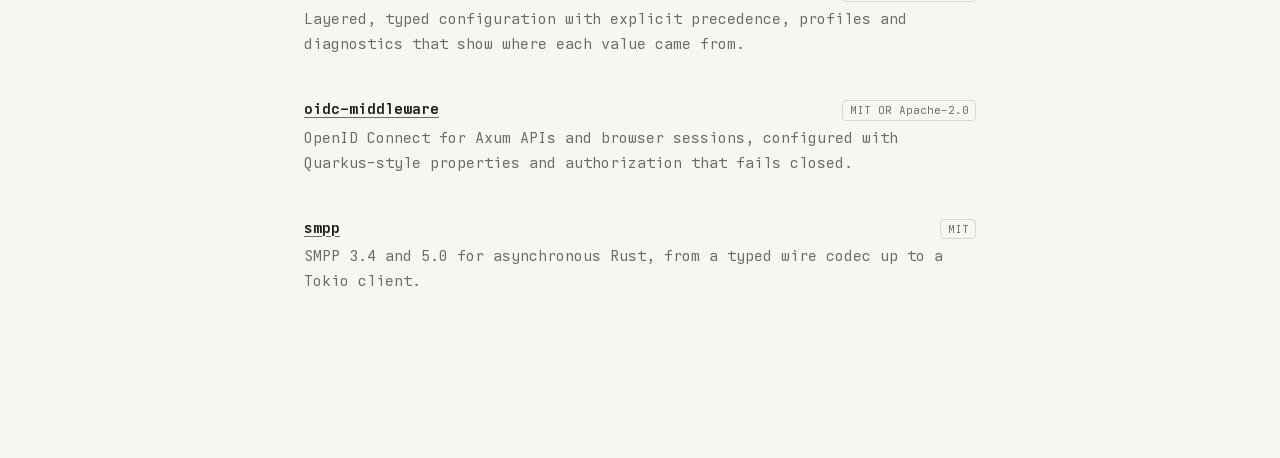
==== commit aef8e1f1: "Rewrite project descriptions in Canadian English and remove catnap icon Replace adjective-heavy summ" ====
--- a/projects/index.html
+++ b/projects/index.html
@@ -30,7 +30,7 @@
                   <a href="nucleotide/">nucleotide</a>
                   <span class="license-badge" title="Mozilla Public License 2.0">MPL-2.0</span>
                 </div>
-                <p>A polished, responsive native Helix editor that makes remote development feel local.</p>
+                <p>A native graphical front end for the Helix editor, built on GPUI, with an integrated terminal and remote workspaces over SSH and WSL.</p>
               </div>
             </li>
             <li class="project-list-item-with-icon">
@@ -40,7 +40,7 @@
                   <a href="zigonaut/">zigonaut</a>
                   <span class="license-badge" title="MIT License">MIT</span>
                 </div>
-                <p>A fast, lightweight, feature-rich native terminal designed for Windows.</p>
+                <p>A native Windows terminal written mostly in Zig, with tabs, split panes and GPU rendering on top of Ghostty's VT engine.</p>
               </div>
             </li>
           </ul>
@@ -54,14 +54,14 @@
                 <a href="sevka-screen/">sevka-screen</a>
                 <span class="license-badge" title="SIL Open Font License 1.1">OFL-1.1</span>
               </div>
-              <p>A faithful, compact and highly legible outline adaptation of SGI's Screen 15.</p>
+              <p>An outline interpretation of SGI IRIX's Screen 15 bitmap font, built reproducibly from Iosevka.</p>
             </li>
             <li>
               <div class="project-list-title">
                 <a href="silica-mono/">silica-mono</a>
                 <span class="license-badge" title="SIL Open Font License 1.1">OFL-1.1</span>
               </div>
-              <p>A crisp, practical coding font that adapts compact screen forms for modern displays.</p>
+              <p>Geist Mono with Latin letters and programming symbols traced from SGI's Screen 15, hinted for small sizes.</p>
             </li>
           </ul>
         </section>
@@ -74,52 +74,49 @@
                 <a href="axum-fault-tolerance/">axum-fault-tolerance</a>
                 <span class="license-badge">MIT OR Apache-2.0</span>
               </div>
-              <p>Lightweight, composable fault tolerance with predictable behaviour and precise, typed failures.</p>
+              <p>Retries, timeouts, circuit breakers, bulkheads and fallbacks for asynchronous Rust, modelled on MicroProfile Fault Tolerance.</p>
             </li>
             <li>
               <div class="project-list-title">
                 <a href="axum-health/">axum-health</a>
                 <span class="license-badge">MIT OR Apache-2.0</span>
               </div>
-              <p>Standards-based, composable health probes with predictable deployment behaviour.</p>
+              <p>Liveness, readiness and startup probes for Axum that follow the MicroProfile Health response format.</p>
             </li>
             <li>
               <div class="project-list-title">
                 <a href="bb8-ldap/">bb8-ldap</a>
                 <span class="license-badge" title="MIT License">MIT</span>
               </div>
-              <p>Small, explicit and configurable LDAP connection pooling for asynchronous Rust.</p>
+              <p>A bb8 connection manager for ldap3, so asynchronous Rust services can pool and validate LDAP connections.</p>
             </li>
-            <li class="project-list-item-with-icon">
-              <img class="project-list-icon catnap-icon" src="catnap/icon.webp" width="512" height="512" alt="" loading="lazy" decoding="async">
-              <div>
-                <div class="project-list-title">
-                  <a href="catnap/">catnap</a>
-                  <span class="license-badge">MIT OR Apache-2.0</span>
-                </div>
-                <p>Ergonomic, type-safe REST clients with compile-time validation and explicit HTTP behaviour.</p>
+            <li>
+              <div class="project-list-title">
+                <a href="catnap/">catnap</a>
+                <span class="license-badge">MIT OR Apache-2.0</span>
               </div>
+              <p>REST clients generated from annotated Rust traits, in the style of MicroProfile REST Client, with compile-time checking.</p>
             </li>
             <li>
               <div class="project-list-title">
                 <a href="mp-config/">mp-config</a>
                 <span class="license-badge">MIT OR Apache-2.0</span>
               </div>
-              <p>Deterministic, typed layered configuration with explainable results.</p>
+              <p>Layered, typed configuration with explicit precedence, profiles and diagnostics that show where each value came from.</p>
             </li>
             <li>
               <div class="project-list-title">
                 <a href="oidc-middleware/">oidc-middleware</a>
                 <span class="license-badge">MIT OR Apache-2.0</span>
               </div>
-              <p>Standards-compliant OpenID Connect for Axum, secure by default and easy to use.</p>
+              <p>OpenID Connect for Axum APIs and browser sessions, configured with Quarkus-style properties and authorization that fails closed.</p>
             </li>
             <li>
               <div class="project-list-title">
                 <a href="smpp/">smpp</a>
                 <span class="license-badge" title="MIT License (declared in the README)">MIT</span>
               </div>
-              <p>Type-safe, specification-focused and performance-conscious SMPP for asynchronous Rust.</p>
+              <p>SMPP 3.4 and 5.0 for asynchronous Rust, from a typed wire codec up to a Tokio client.</p>
             </li>
           </ul>
         </section>
--- a/styles.css
+++ b/styles.css
@@ -200,10 +200,6 @@
   height: 3.5rem;
   flex: 0 0 auto;
   object-fit: contain;
-}
-
-.catnap-icon {
-  border-radius: 0.6rem;
 }
 
 .project-list a {
